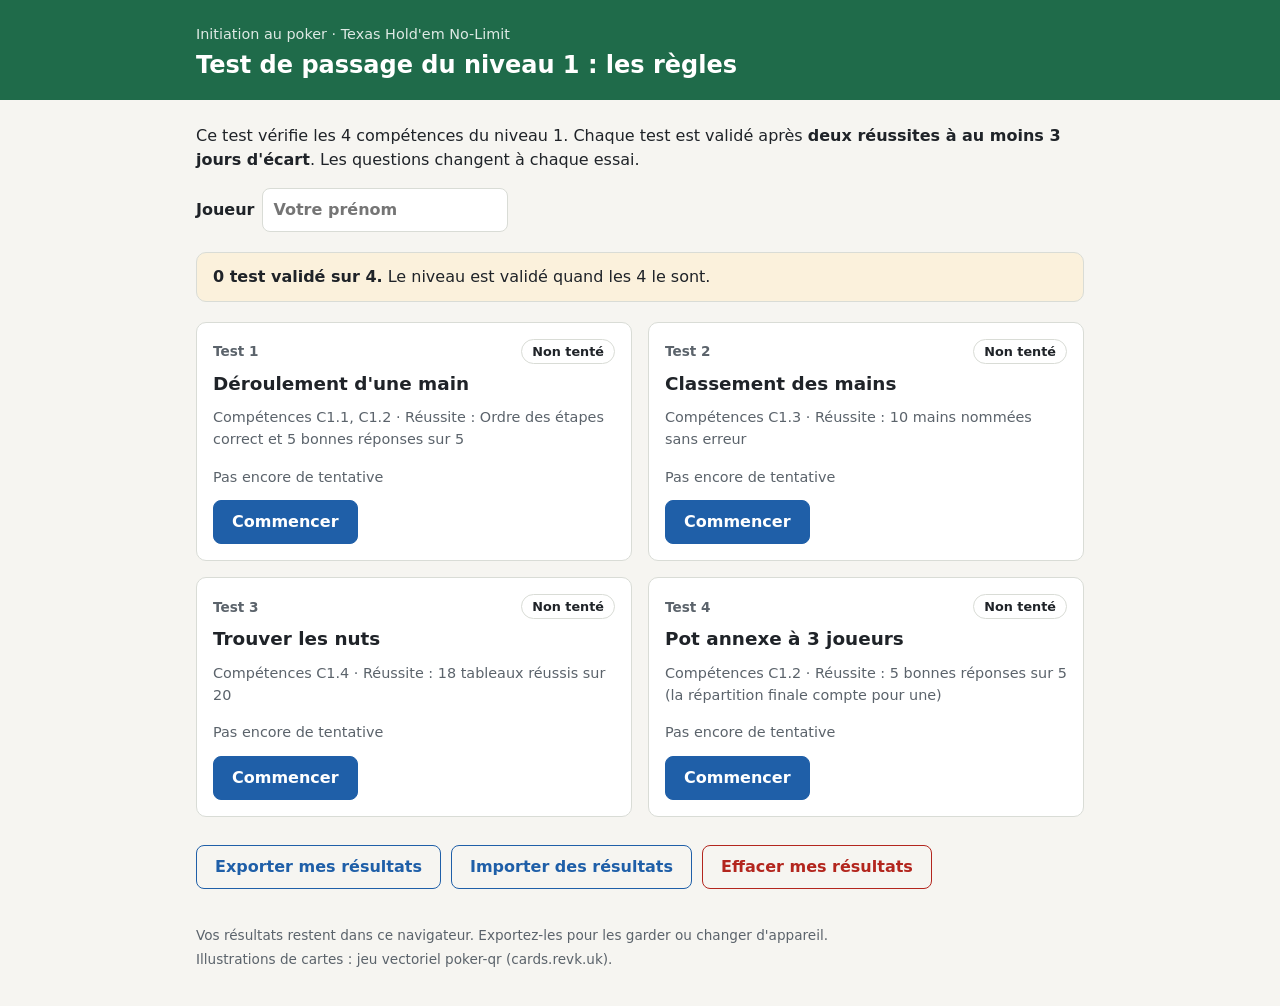
==== tests/niveau-1/index.html @ 92b79454 "Test du niveau 1, illustrations du tutoriel et script de lancement - tests/niveau-1 : test interacti" ====
<!doctype html>
<html lang="fr">
<head>
  <meta charset="utf-8">
  <meta name="viewport" content="width=device-width, initial-scale=1">
  <title>Poker · Test de niveau 1</title>
  <meta name="description" content="Test de passage du niveau 1 du programme d'initiation au poker : règles, classement des mains, nuts, pot annexe.">
  <link rel="stylesheet" href="css/style.css">
  <script type="module" src="js/app.js"></script>
</head>
<body>
  <header class="site-header">
    <div class="wrap">
      <p class="kicker">Initiation au poker · Texas Hold'em No-Limit</p>
      <h1>Test de passage du niveau 1 : les règles</h1>
    </div>
  </header>

  <main id="app" class="wrap">
    <noscript>Ce test a besoin de JavaScript.</noscript>
  </main>

  <footer class="site-footer">
    <div class="wrap">
      <p>Vos résultats restent dans ce navigateur. Exportez-les pour les garder ou changer d'appareil.</p>
      <p>Illustrations de cartes : jeu vectoriel poker-qr (cards.revk.uk).</p>
    </div>
  </footer>
</body>
</html>
---- tests/niveau-1/css/style.css ----
/* Test de niveau 1 — feuille de style unique, thème clair et sombre. */

:root {
  --bg: #f6f5f1;
  --surface: #ffffff;
  --ink: #1f2328;
  --quiet: #5b636b;
  --line: #d9dcd6;
  --felt: #1f6b4a;
  --felt-ink: #ffffff;
  --accent: #1f5fa8;
  --accent-soft: #e6eef8;
  --good: #1b7a3d;
  --good-soft: #e5f4e8;
  --bad: #b3261e;
  --bad-soft: #fbeaea;
  --warn: #8a5a00;
  --warn-soft: #fbf1dc;
  --radius: 10px;
  --card-w: 72px;
  font-family: system-ui, -apple-system, "Segoe UI", Roboto, "Helvetica Neue", Arial, sans-serif;
  color-scheme: light dark;
}

@media (prefers-color-scheme: dark) {
  :root {
    --bg: #15181b;
    --surface: #1e2226;
    --ink: #e8eaed;
    --quiet: #a3abb3;
    --line: #353b41;
    --felt: #17533a;
    --accent: #7fb0ec;
    --accent-soft: #1d2b3b;
    --good: #6fcf8f;
    --good-soft: #17301f;
    --bad: #f08a83;
    --bad-soft: #3a1d1b;
    --warn: #e3b55b;
    --warn-soft: #3a2f17;
  }
}

* { box-sizing: border-box; }

body {
  margin: 0;
  background: var(--bg);
  color: var(--ink);
  line-height: 1.5;
  font-size: 16px;
}

.wrap { max-width: 920px; margin: 0 auto; padding: 0 16px; }

/* ---------- en-tête et pied ---------- */

.site-header { background: var(--felt); color: var(--felt-ink); padding: 24px 0 20px; margin-bottom: 24px; }
.site-header h1 { margin: 0; font-size: 1.5rem; line-height: 1.25; }
.kicker { margin: 0 0 4px; opacity: 0.85; font-size: 0.9rem; }

.site-footer { color: var(--quiet); font-size: 0.85rem; padding: 32px 0; }
.site-footer p { margin: 4px 0; }

/* ---------- boutons ---------- */

.btn {
  display: inline-flex; align-items: center; justify-content: center; gap: 6px;
  min-height: 44px; padding: 0 18px; border-radius: 8px;
  border: 1px solid var(--accent); background: var(--accent); color: #fff;
  font: inherit; font-weight: 600; cursor: pointer;
}
.btn.primary { min-width: 200px; }
.btn.secondary { background: transparent; color: var(--accent); }
.btn.danger { background: transparent; color: var(--bad); border-color: var(--bad); }
.btn:disabled { opacity: 0.45; cursor: not-allowed; }
.btn:focus-visible, .icon-btn:focus-visible, .option:focus-visible, .link-btn:focus-visible { outline: 3px solid var(--accent); outline-offset: 2px; }

.link-btn { background: none; border: 0; color: var(--accent); font: inherit; cursor: pointer; padding: 4px 0; }

.icon-btn {
  width: 40px; height: 40px; border-radius: 8px; border: 1px solid var(--line);
  background: var(--surface); color: var(--ink); font-size: 1.1rem; cursor: pointer;
}
.icon-btn:disabled { opacity: 0.3; cursor: default; }

.file-btn { position: relative; overflow: hidden; }
.file-btn input { position: absolute; inset: 0; opacity: 0; cursor: pointer; }

/* ---------- tableau de bord ---------- */

.intro p { margin-top: 0; }
.player { display: inline-flex; align-items: center; gap: 8px; font-weight: 600; }
.player input, .num-field input, select {
  font: inherit; color: var(--ink); background: var(--surface);
  border: 1px solid var(--line); border-radius: 8px; min-height: 44px; padding: 0 10px;
}

.level-status {
  margin: 20px 0; padding: 12px 16px; border-radius: var(--radius);
  background: var(--warn-soft); border: 1px solid var(--line);
}
.level-status.ok { background: var(--good-soft); }
.level-status p { margin: 0; }

.test-list { list-style: none; padding: 0; margin: 0; display: grid; gap: 16px; grid-template-columns: repeat(auto-fit, minmax(min(100%, 340px), 1fr)); }
.test-card { background: var(--surface); border: 1px solid var(--line); border-radius: var(--radius); padding: 16px; display: flex; flex-direction: column; }
.test-card h2 { font-size: 1.15rem; margin: 6px 0; }
.test-card .btn { margin-top: auto; align-self: flex-start; }
.test-head { display: flex; justify-content: space-between; align-items: center; }
.test-code { font-size: 0.85rem; color: var(--quiet); font-weight: 600; }
.meta { color: var(--quiet); font-size: 0.9rem; margin: 4px 0 12px; }

.chip { font-size: 0.8rem; font-weight: 600; padding: 2px 10px; border-radius: 999px; border: 1px solid var(--line); }
.chip.progress { background: var(--warn-soft); color: var(--warn); }
.chip.once { background: var(--accent-soft); color: var(--accent); }
.chip.validated { background: var(--good-soft); color: var(--good); }

.tools { display: flex; flex-wrap: wrap; gap: 10px; margin-top: 28px; }

/* ---------- épreuve ---------- */

.exercise-head h2 { margin: 6px 0 2px; font-size: 1.35rem; }
.block { background: var(--surface); border: 1px solid var(--line); border-radius: var(--radius); padding: 16px; margin: 16px 0; }
.block h3 { margin: 0 0 8px; font-size: 1.05rem; }
.hint { color: var(--quiet); font-size: 0.92rem; margin: 4px 0 12px; }
.good { color: var(--good); }

.submit-bar { display: flex; flex-wrap: wrap; align-items: center; justify-content: flex-end; gap: 12px; margin: 20px 0; }
.form-message { color: var(--bad); margin: 0; flex: 1 1 auto; }

/* cartes */
.card-row { display: flex; flex-wrap: wrap; gap: 6px; }
.card { width: var(--card-w); height: auto; aspect-ratio: 5 / 7; border-radius: 6px; background: #fff; box-shadow: 0 1px 2px rgba(0, 0, 0, 0.18); }
.card.sm { width: 56px; }
.card.xs { width: 34px; }

/* ordre des étapes */
.order-list { list-style: none; padding: 0; margin: 0; display: grid; gap: 8px; }
.order-item { display: flex; align-items: center; gap: 12px; padding: 8px 10px; border: 1px solid var(--line); border-radius: 8px; background: var(--bg); }
.order-num { font-weight: 700; width: 1.5em; text-align: center; color: var(--accent); }
.order-text { flex: 1; }
.order-buttons { display: flex; gap: 6px; }

/* QCM */
.qcm { border: 0; padding: 0; margin: 0 0 16px; }
.qcm legend { font-weight: 600; margin-bottom: 6px; }
.choice { display: flex; align-items: center; gap: 10px; min-height: 40px; padding: 4px 8px; border-radius: 8px; cursor: pointer; }
.choice:hover { background: var(--bg); }
.choice input { width: 18px; height: 18px; accent-color: var(--accent); }

/* classement */
.hand-list { padding-left: 1.6em; margin: 0; display: grid; gap: 14px; }
.hand-item { display: flex; flex-wrap: wrap; align-items: center; gap: 12px; }
.hand-item select { min-width: 220px; }

/* nuts */
.progress-line { display: flex; align-items: center; gap: 12px; color: var(--quiet); font-size: 0.9rem; margin-bottom: 12px; }
.progress-bar { flex: 1; height: 6px; background: var(--line); border-radius: 3px; overflow: hidden; }
.progress-bar span { display: block; height: 100%; background: var(--accent); }
.board { background: var(--felt); border-radius: 14px; padding: 14px; display: inline-block; }
.board-label { color: var(--felt-ink); font-size: 0.85rem; font-weight: 600; margin-bottom: 6px; }
.options { display: grid; grid-template-columns: repeat(auto-fill, minmax(min(100%, 170px), 1fr)); gap: 10px; }
.option {
  display: flex; align-items: center; gap: 10px; padding: 10px; border-radius: var(--radius);
  border: 2px solid var(--line); background: var(--surface); color: var(--ink); cursor: pointer; font: inherit;
}
.option.selected { border-color: var(--accent); background: var(--accent-soft); }
.option-letter { font-weight: 700; color: var(--accent); width: 1.2em; flex: none; }
.option .card-row, .board .card-row { flex-wrap: nowrap; }
.nav { display: flex; justify-content: space-between; align-items: center; gap: 10px; margin-top: 16px; }

/* pot annexe */
.scenario ol { margin: 0; padding-left: 1.4em; }
.num-field { display: grid; grid-template-columns: 1fr 120px auto; align-items: center; gap: 10px; margin-bottom: 12px; }
.unit { color: var(--quiet); }

/* résultat */
.result { border-radius: var(--radius); padding: 16px; margin: 16px 0; border: 1px solid var(--line); }
.result.ok { background: var(--good-soft); }
.result.ko { background: var(--bad-soft); }
.result p { margin: 4px 0; }
.score { font-size: 2rem; font-weight: 700; }

.review { list-style: none; padding: 0; margin: 0; display: grid; gap: 10px; }
.review li { padding: 10px 12px; border-radius: 8px; border-left: 4px solid var(--line); background: var(--bg); }
.review li.ok { border-left-color: var(--good); }
.review li.ko { border-left-color: var(--bad); }
.review-title { font-weight: 600; display: flex; gap: 8px; }
.review-body { margin-top: 4px; color: var(--ink); }
.review-hand { display: flex; flex-wrap: wrap; align-items: center; gap: 10px; }
.mark { width: 1.2em; }
.review li.ok .mark { color: var(--good); }
.review li.ko .mark { color: var(--bad); }

@media (max-width: 560px) {
  :root { --card-w: 52px; }
  .card.sm { width: 46px; }
  .board { padding: 10px; }
  .options { grid-template-columns: 1fr 1fr; gap: 8px; }
  .option { padding: 8px 6px; gap: 6px; }
  .option .card.sm { width: 42px; }
  .board .card-row { gap: 4px; }
  .site-header h1 { font-size: 1.25rem; }
  .num-field { grid-template-columns: 1fr 100px; }
  .num-field .unit { display: none; }
  .btn.primary { width: 100%; }
}
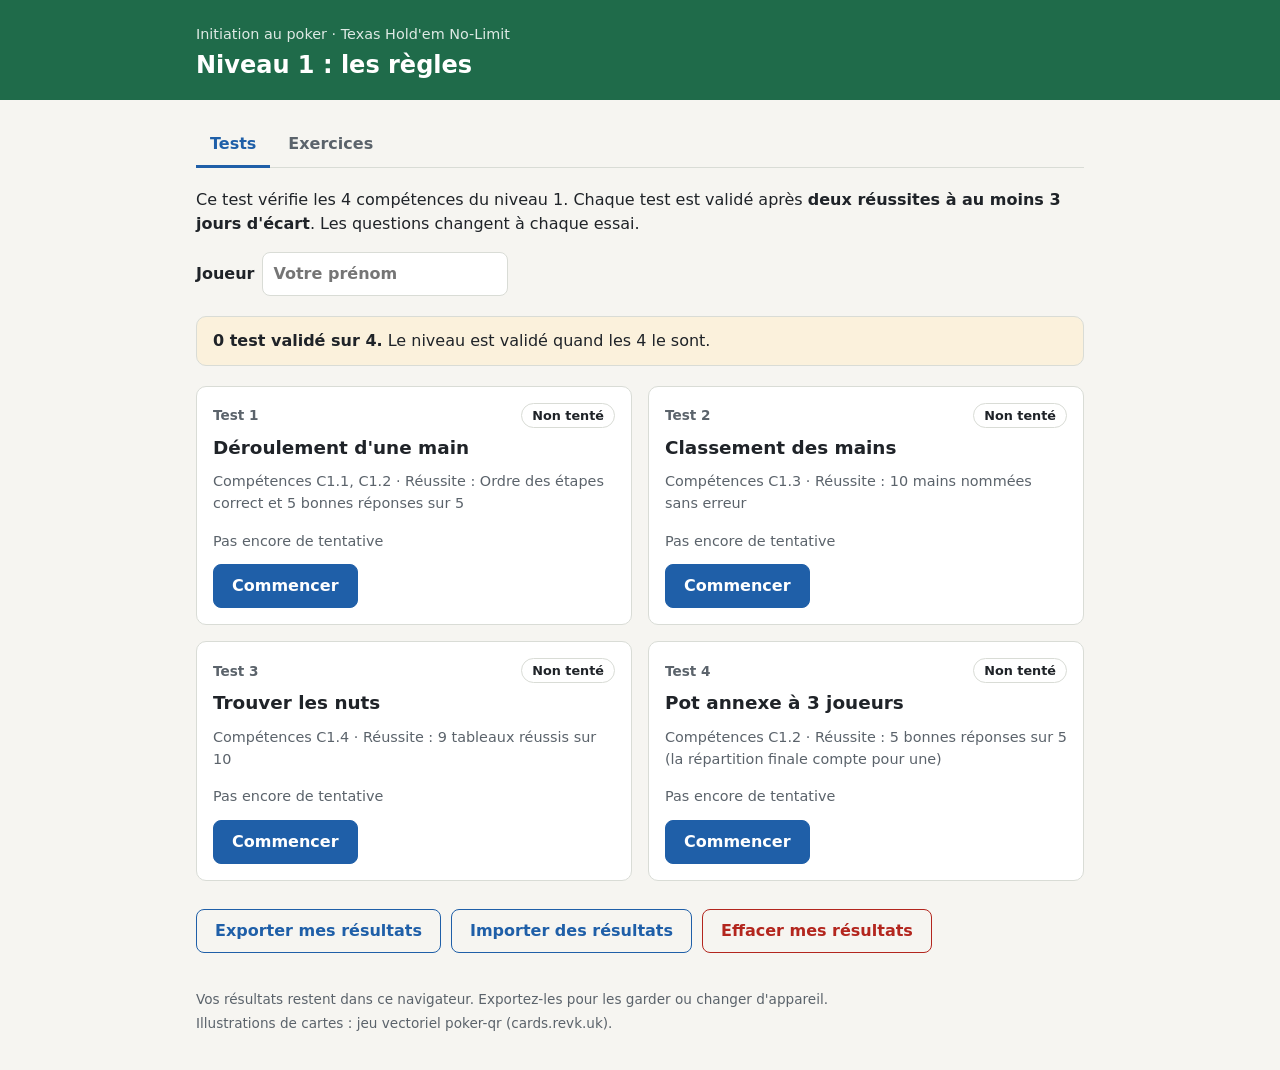
==== commit f6b15205: "Niveau 1 : onglet Exercices d'entraînement - Onglets Tests / Exercices (adresse #exercices) - Annonc" ====
--- a/tests/niveau-1/index.html
+++ b/tests/niveau-1/index.html
@@ -3,8 +3,8 @@
 <head>
   <meta charset="utf-8">
   <meta name="viewport" content="width=device-width, initial-scale=1">
-  <title>Poker · Test de niveau 1</title>
-  <meta name="description" content="Test de passage du niveau 1 du programme d'initiation au poker : règles, classement des mains, nuts, pot annexe.">
+  <title>Poker · Niveau 1</title>
+  <meta name="description" content="Niveau 1 du programme d'initiation au poker : exercices d'entraînement et tests de passage (règles, classement des mains, nuts, pot annexe).">
   <link rel="stylesheet" href="css/style.css">
   <script type="module" src="js/app.js"></script>
 </head>
@@ -12,7 +12,7 @@
   <header class="site-header">
     <div class="wrap">
       <p class="kicker">Initiation au poker · Texas Hold'em No-Limit</p>
-      <h1>Test de passage du niveau 1 : les règles</h1>
+      <h1>Niveau 1 : les règles</h1>
     </div>
   </header>
 
--- a/tests/niveau-1/css/style.css
+++ b/tests/niveau-1/css/style.css
@@ -175,6 +175,45 @@
 .num-field { display: grid; grid-template-columns: 1fr 120px auto; align-items: center; gap: 10px; margin-bottom: 12px; }
 .unit { color: var(--quiet); }
 
+/* onglets */
+.tabs { display: flex; gap: 4px; border-bottom: 1px solid var(--line); margin-bottom: 20px; }
+.tab {
+  font: inherit; font-weight: 600; background: none; border: 0; border-bottom: 3px solid transparent;
+  color: var(--quiet); padding: 8px 14px; min-height: 44px; margin-bottom: -1px; cursor: pointer;
+}
+.tab[aria-selected="true"] { color: var(--accent); border-bottom-color: var(--accent); }
+.tab:focus-visible { outline: 3px solid var(--accent); outline-offset: 2px; }
+
+/* exercices d'entraînement */
+.settings { display: flex; flex-wrap: wrap; gap: 12px 20px; margin: 16px 0 8px; }
+.setting { display: flex; flex-direction: column; gap: 4px; font-size: 0.9rem; font-weight: 600; color: var(--quiet); }
+.setting select { min-width: 200px; }
+.counter { font-weight: 600; margin: 8px 0 0; }
+.announce { display: flex; flex-wrap: wrap; align-items: flex-end; gap: 12px 16px; }
+.announce .form-message { flex-basis: 100%; }
+.feedback { border-radius: 8px; padding: 10px 12px; border-left: 4px solid var(--line); background: var(--bg); }
+.feedback.ok { border-left-color: var(--good); background: var(--good-soft); }
+.feedback.ko { border-left-color: var(--bad); background: var(--bad-soft); }
+.feedback p { margin: 4px 0; }
+.practice-actions { display: flex; flex-wrap: wrap; gap: 10px; margin-top: 12px; }
+.series-end { font-weight: 700; margin: 12px 0 0; }
+.timer { font-size: 1.3rem; font-weight: 700; color: var(--ink); font-variant-numeric: tabular-nums; min-height: 44px; display: flex; align-items: center; }
+.timer.late { color: var(--bad); }
+.card.dim { opacity: 0.3; }
+.card.empty { display: inline-block; background: transparent; border: 2px dashed rgba(255, 255, 255, 0.45); box-shadow: none; }
+.split-hand { display: flex; flex-wrap: wrap; align-items: flex-end; gap: 16px; }
+.board-label.quiet { color: var(--quiet); }
+
+/* table de l'exercice d'annonces */
+.seats { list-style: none; padding: 0; margin: 0 0 14px; display: grid; gap: 10px; grid-template-columns: repeat(auto-fill, minmax(min(100%, 150px), 1fr)); }
+.seat { border: 1px solid var(--line); border-radius: 8px; padding: 8px 10px; background: var(--bg); }
+.seat.winner { border-color: var(--good); background: var(--good-soft); }
+.seat-name { display: flex; flex-wrap: wrap; align-items: center; gap: 6px; font-weight: 600; margin-bottom: 6px; }
+.seat-empty { color: var(--quiet); font-size: 0.85rem; min-height: 40px; display: flex; align-items: center; }
+.seat-hand { color: var(--quiet); font-size: 0.85rem; margin-top: 4px; }
+.badge { font-size: 0.72rem; font-weight: 700; padding: 1px 7px; border-radius: 999px; background: var(--accent-soft); color: var(--accent); }
+.badge.dealer { background: var(--ink); color: var(--surface); }
+
 /* résultat */
 .result { border-radius: var(--radius); padding: 16px; margin: 16px 0; border: 1px solid var(--line); }
 .result.ok { background: var(--good-soft); }
@@ -205,4 +244,6 @@
   .num-field { grid-template-columns: 1fr 100px; }
   .num-field .unit { display: none; }
   .btn.primary { width: 100%; }
-}
+  .setting, .setting select { width: 100%; min-width: 0; }
+  .announce .btn { width: 100%; }
+}
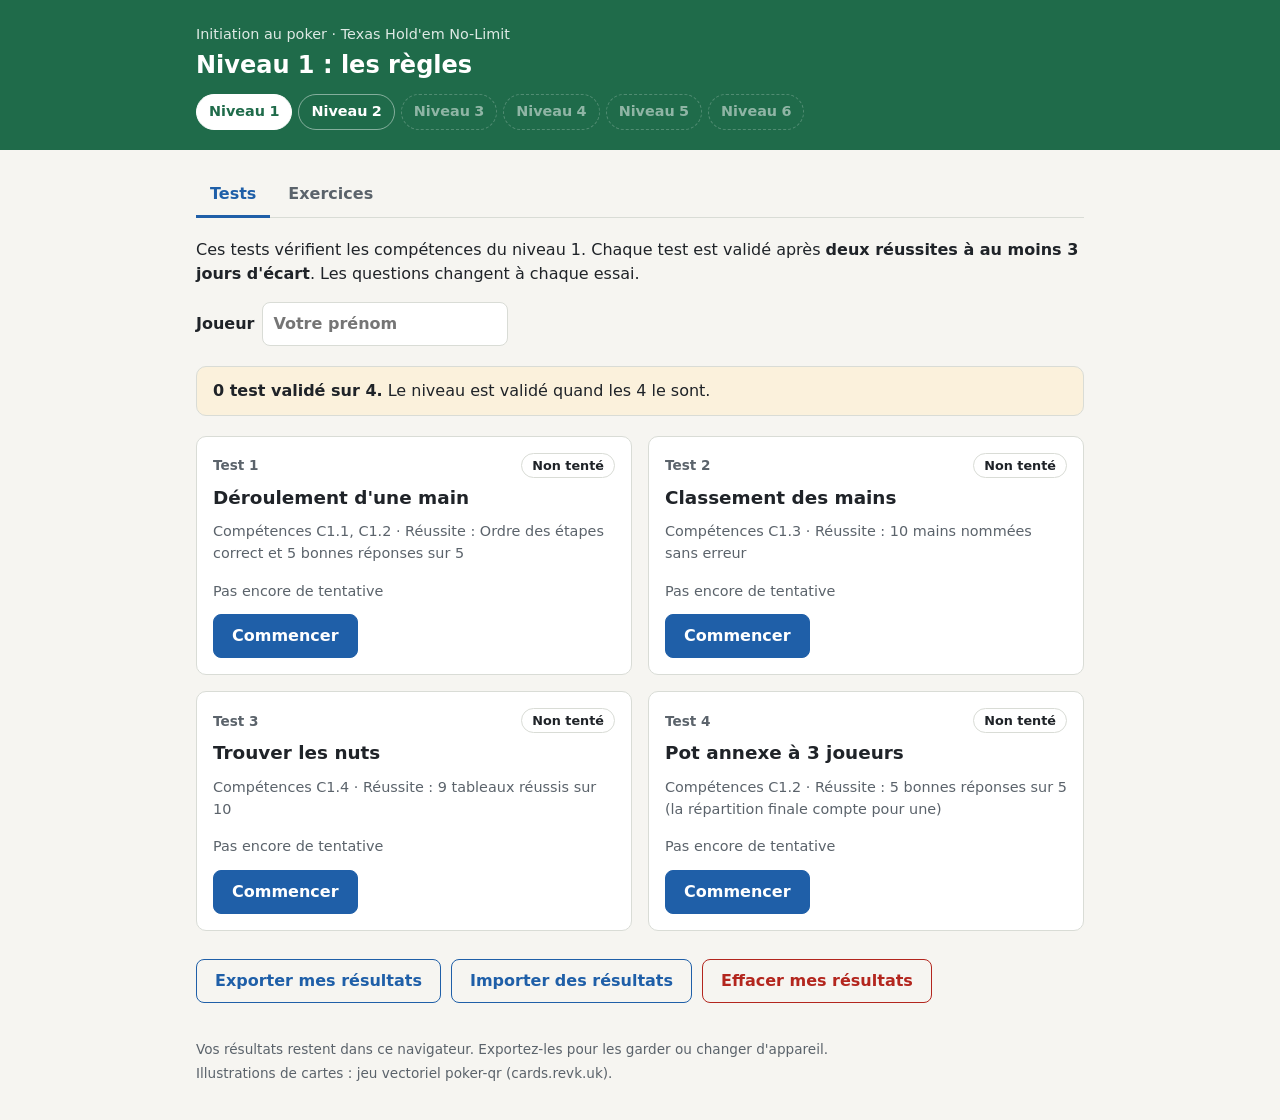
==== commit a8368ba6: "Niveau 2, application à page unique et PDF mis en page Tutoriel (Claude Doc et PDF) - C2.2 : grille " ====
--- a/tests/niveau-1/index.html
+++ b/tests/niveau-1/index.html
@@ -4,27 +4,11 @@
   <meta charset="utf-8">
   <meta name="viewport" content="width=device-width, initial-scale=1">
   <title>Poker · Niveau 1</title>
-  <meta name="description" content="Niveau 1 du programme d'initiation au poker : exercices d'entraînement et tests de passage (règles, classement des mains, nuts, pot annexe).">
-  <link rel="stylesheet" href="css/style.css">
-  <script type="module" src="js/app.js"></script>
+  <!-- Ancienne adresse du niveau 1 : renvoie vers la page unique. -->
+  <meta http-equiv="refresh" content="0; url=../index.html#niveau-1">
+  <script>location.replace('../index.html#niveau-1' + (location.hash.length > 1 ? '/' + location.hash.slice(1) : ''));</script>
 </head>
 <body>
-  <header class="site-header">
-    <div class="wrap">
-      <p class="kicker">Initiation au poker · Texas Hold'em No-Limit</p>
-      <h1>Niveau 1 : les règles</h1>
-    </div>
-  </header>
-
-  <main id="app" class="wrap">
-    <noscript>Ce test a besoin de JavaScript.</noscript>
-  </main>
-
-  <footer class="site-footer">
-    <div class="wrap">
-      <p>Vos résultats restent dans ce navigateur. Exportez-les pour les garder ou changer d'appareil.</p>
-      <p>Illustrations de cartes : jeu vectoriel poker-qr (cards.revk.uk).</p>
-    </div>
-  </footer>
+  <p><a href="../index.html#niveau-1">Ouvrir le niveau 1</a></p>
 </body>
 </html>
